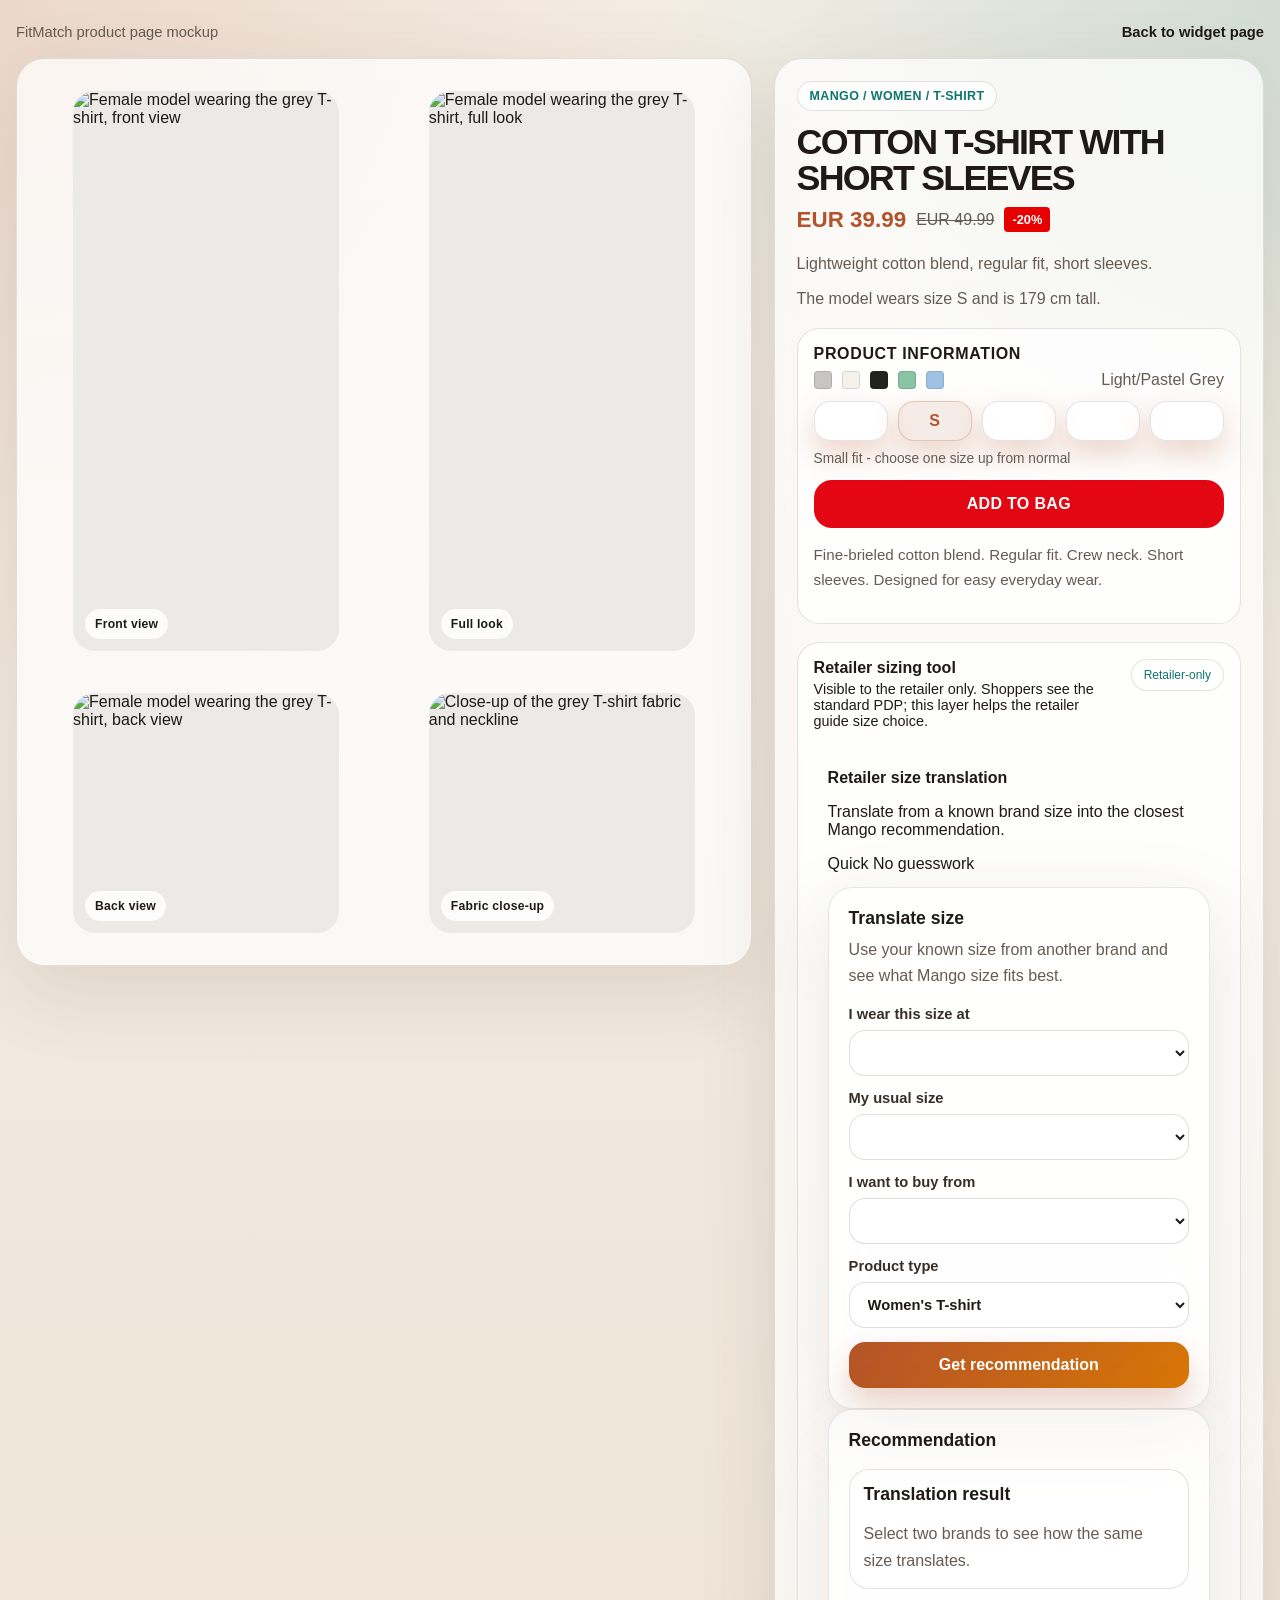
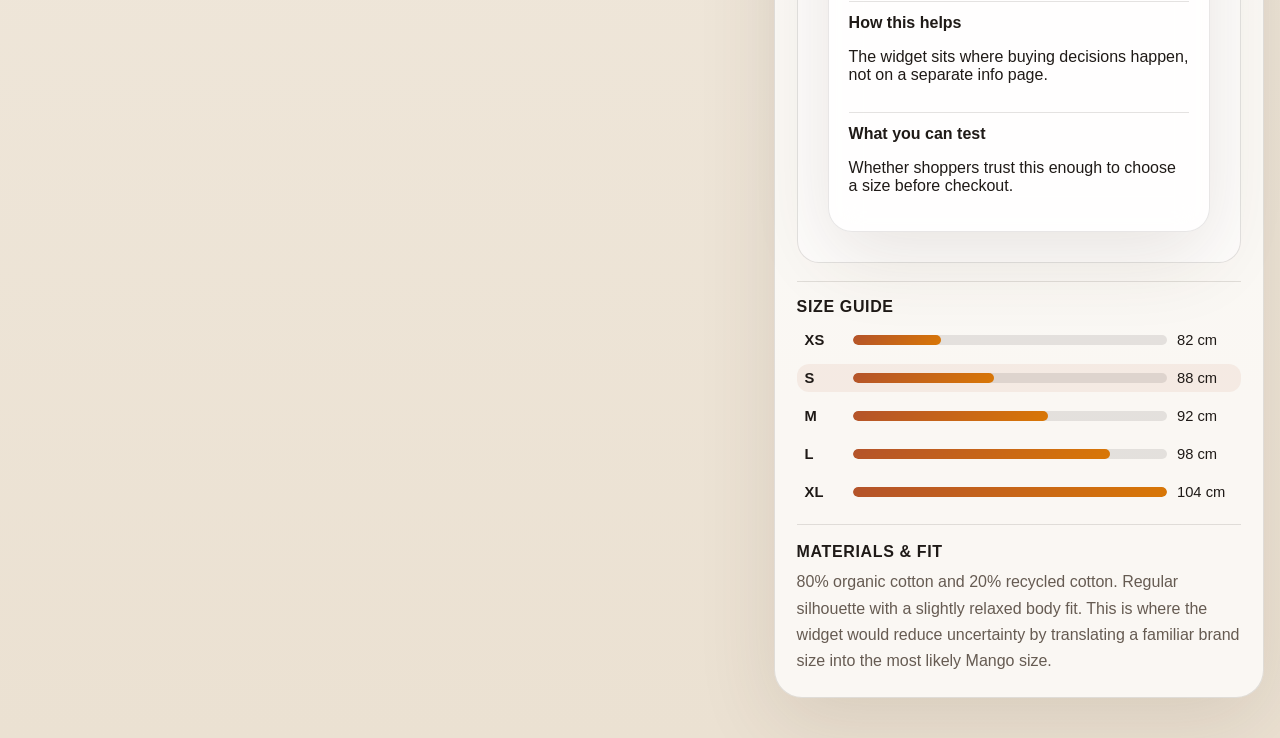
==== mockup.html @ 6385b553 "Refine mockup with clickable size pills and retailer-only widget" ====
<!doctype html>
<html lang="en">
<head>
  <meta charset="utf-8" />
  <meta name="viewport" content="width=device-width, initial-scale=1" />
  <title>FitMatch Mockup - Product Page</title>
  <meta name="description" content="A realistic product page mockup showing where the FitMatch widget sits inside a fashion shopping flow." />
  <link rel="stylesheet" href="./css/styles.css?v=20260419-3" />
  <script>
    window.FitMatchWidgetConfig = {
      sourceBrand: "zara",
      targetBrand: "mango",
      sourceSize: "S"
    };
  </script>
  <script src="./js/data.js?v=20260419-3" defer></script>
  <script src="./js/normalization.js?v=20260419-3" defer></script>
  <script src="./js/translator.js?v=20260419-3" defer></script>
  <script src="./js/app.js?v=20260419-3" defer></script>
  <style>
    .mockup-shell {
      width: min(1380px, calc(100% - 32px));
      margin: 0 auto;
      padding: 24px 0 40px;
    }

    .mockup-topbar {
      display: flex;
      justify-content: space-between;
      align-items: center;
      gap: 16px;
      margin-bottom: 18px;
      color: var(--muted);
      font-size: 0.92rem;
    }

    .mockup-topbar a {
      font-weight: 700;
      color: var(--text);
    }

    .pdp-layout {
      display: grid;
      grid-template-columns: 1.35fr 0.9fr;
      gap: 22px;
      align-items: start;
    }

    .gallery-card,
    .info-card {
      border-radius: 28px;
      background: rgba(255, 255, 255, 0.72);
      border: 1px solid rgba(36, 28, 22, 0.12);
      box-shadow: var(--shadow);
    }

    .gallery-card {
      padding: 16px;
    }

    .gallery-grid {
      display: grid;
      grid-template-columns: repeat(2, minmax(0, 1fr));
      gap: 10px;
    }

    .media {
      border-radius: 22px;
      overflow: hidden;
      position: relative;
      min-height: 320px;
      background: #eceae6;
    }

    .media.large {
      grid-column: span 1;
      min-height: 560px;
    }

    .media.tall {
      min-height: 560px;
    }

    .media.small {
      min-height: 240px;
    }

    .media img {
      width: 100%;
      height: 100%;
      object-fit: cover;
      display: block;
    }

    .media-label {
      position: absolute;
      left: 12px;
      bottom: 12px;
      padding: 8px 10px;
      border-radius: 999px;
      background: rgba(255, 255, 255, 0.86);
      font-size: 0.76rem;
      font-weight: 800;
      letter-spacing: 0.02em;
    }

    .info-card {
      padding: 22px;
      position: sticky;
      top: 18px;
    }

    .product-kicker {
      display: inline-flex;
      align-items: center;
      gap: 8px;
      padding: 7px 12px;
      border-radius: 999px;
      border: 1px solid rgba(36, 28, 22, 0.12);
      background: rgba(255, 255, 255, 0.6);
      color: var(--accent-2);
      font-size: 0.78rem;
      font-weight: 800;
      letter-spacing: 0.03em;
      text-transform: uppercase;
      margin-bottom: 14px;
    }

    .product-title {
      margin: 0 0 10px;
      font-size: clamp(1.8rem, 2.8vw, 2.8rem);
      line-height: 1;
      letter-spacing: -0.05em;
      text-transform: uppercase;
    }

    .price-row {
      display: flex;
      align-items: center;
      gap: 10px;
      flex-wrap: wrap;
      margin: 10px 0 18px;
    }

    .price-now {
      font-size: 1.4rem;
      font-weight: 800;
      color: var(--accent);
    }

    .price-old {
      color: var(--muted);
      text-decoration: line-through;
    }

    .badge-sale {
      padding: 5px 8px;
      border-radius: 4px;
      background: #e60000;
      color: #fff;
      font-size: 0.8rem;
      font-weight: 800;
    }

    .product-meta {
      display: grid;
      gap: 10px;
      margin-bottom: 16px;
      color: var(--muted);
      line-height: 1.6;
    }

    .product-info-block {
      margin: 12px 0 18px;
      padding: 16px;
      border-radius: 22px;
      border: 1px solid rgba(36, 28, 22, 0.12);
      background: rgba(255, 255, 255, 0.72);
    }

    .product-info-block h3 {
      margin: 0 0 8px;
      font-size: 1rem;
      text-transform: uppercase;
      letter-spacing: 0.04em;
    }

    .color-row {
      display: flex;
      align-items: center;
      justify-content: space-between;
      gap: 12px;
      flex-wrap: wrap;
      margin-bottom: 12px;
      color: var(--muted);
    }

    .swatches {
      display: flex;
      gap: 10px;
      align-items: center;
    }

    .swatch {
      width: 18px;
      height: 18px;
      border-radius: 4px;
      border: 1px solid rgba(0, 0, 0, 0.12);
    }

    .swatch.grey { background: #c8c6c2; }
    .swatch.offwhite { background: #f6f2eb; }
    .swatch.black { background: #222; }
    .swatch.green { background: #8ac3a3; }
    .swatch.blue { background: #9fc2e4; }

    .size-pills {
      display: grid;
      grid-template-columns: repeat(5, minmax(0, 1fr));
      gap: 10px;
      margin-top: 10px;
    }

    .size-pill {
      padding: 10px 8px;
      border-radius: 16px;
      border: 1px solid rgba(36, 28, 22, 0.12);
      background: rgba(255, 255, 255, 0.78);
      text-align: center;
      font-weight: 800;
      letter-spacing: 0.02em;
      cursor: pointer;
      user-select: none;
      transition: transform 0.15s ease, background 0.15s ease, border-color 0.15s ease;
    }

    .size-pill.active {
      background: rgba(180, 83, 42, 0.1);
      border-color: rgba(180, 83, 42, 0.26);
      color: var(--accent);
    }

    .size-pill:hover {
      transform: translateY(-1px);
    }

    .size-pill:focus-visible {
      outline: 3px solid rgba(15, 118, 110, 0.22);
      outline-offset: 2px;
    }

    .availability {
      margin-top: 10px;
      color: var(--muted);
      font-size: 0.86rem;
    }

    .product-cta {
      margin-top: 14px;
      display: block;
      width: 100%;
      text-align: center;
      padding: 15px 18px;
      border-radius: 18px;
      background: #e30613;
      color: #fff;
      font-weight: 900;
      letter-spacing: 0.02em;
      text-transform: uppercase;
    }

    .size-availability {
      margin-top: 12px;
      font-size: 0.88rem;
      color: var(--muted);
    }

    .details-text {
      margin-top: 14px;
      color: var(--muted);
      line-height: 1.65;
      font-size: 0.95rem;
    }

    .model-note {
      padding: 12px 14px;
      border-radius: 18px;
      background: rgba(15, 118, 110, 0.08);
      border: 1px solid rgba(15, 118, 110, 0.14);
      color: #2f4d49;
      font-weight: 600;
      margin-bottom: 18px;
    }

    .fit-widget-inline {
      padding: 16px;
      border-radius: 22px;
      border: 1px solid rgba(36, 28, 22, 0.12);
      background: rgba(255, 255, 255, 0.72);
      margin-bottom: 18px;
    }

    .fit-widget-inline .section-heading {
      margin-bottom: 10px;
    }

    .fit-widget-inline .section-heading h2 {
      font-size: 1rem;
      margin: 0;
    }

    .fit-widget-inline .section-heading p {
      margin: 4px 0 0;
      font-size: 0.9rem;
    }

    .fit-widget-inline .widget-shell {
      padding: 14px;
      border-radius: 22px;
    }

    .fit-widget-inline .widget-shell-top {
      margin-bottom: 14px;
    }

    .fit-widget-inline .widget-shell-top h3 {
      font-size: 1rem;
    }

    .fit-widget-inline .widget-summary {
      margin-top: 12px;
    }

    .size-guide {
      margin-top: 8px;
      border-top: 1px solid rgba(36, 28, 22, 0.12);
      padding-top: 16px;
    }

    .size-guide h3 {
      margin: 0 0 10px;
      font-size: 1rem;
      text-transform: uppercase;
      letter-spacing: 0.04em;
    }

    .size-bars {
      display: grid;
      gap: 10px;
    }

    .size-row {
      display: grid;
      grid-template-columns: 38px 1fr 56px;
      gap: 10px;
      align-items: center;
      font-size: 0.92rem;
      padding: 6px 8px;
      border-radius: 12px;
    }

    .size-row .track {
      height: 10px;
      border-radius: 999px;
      background: rgba(36, 28, 22, 0.1);
      overflow: hidden;
    }

    .size-row.active {
      background: rgba(180, 83, 42, 0.08);
    }

    .size-row .fill {
      height: 100%;
      border-radius: inherit;
      background: linear-gradient(135deg, var(--accent), #d97706);
    }

    .detail-block {
      margin-top: 18px;
      padding-top: 18px;
      border-top: 1px solid rgba(36, 28, 22, 0.12);
    }

    .detail-block h3 {
      margin: 0 0 8px;
      font-size: 1rem;
      text-transform: uppercase;
      letter-spacing: 0.04em;
    }

    .detail-block p {
      margin: 0;
      color: var(--muted);
      line-height: 1.65;
    }

    @media (max-width: 1100px) {
      .pdp-layout {
        grid-template-columns: 1fr;
      }

      .info-card {
        position: static;
      }
    }

    @media (max-width: 760px) {
      .gallery-grid {
        grid-template-columns: 1fr;
      }

      .media.large,
      .media.tall {
        min-height: 380px;
      }
    }
  </style>
</head>
<body>
  <main class="mockup-shell">
    <div class="mockup-topbar">
      <div>FitMatch product page mockup</div>
      <a href="./index.html?v=20260419-3#widget">Back to widget page</a>
    </div>

    <section class="pdp-layout">
      <div class="gallery-card">
        <div class="gallery-grid">
          <figure class="media large">
            <img src="https://media.mangooutlet.com/is/image/punto/77090593-94-002?wid=2048" alt="Female model wearing the grey T-shirt, front view" />
            <figcaption class="media-label">Front view</figcaption>
          </figure>
          <figure class="media tall">
            <img src="https://media.mangooutlet.com/is/image/punto/77090593-94-001?wid=2048" alt="Female model wearing the grey T-shirt, full look" />
            <figcaption class="media-label">Full look</figcaption>
          </figure>
          <figure class="media small">
            <img src="https://media.mangooutlet.com/is/image/punto/77090593-94-003?wid=2048" alt="Female model wearing the grey T-shirt, back view" />
            <figcaption class="media-label">Back view</figcaption>
          </figure>
          <figure class="media small">
            <img src="https://media.mangooutlet.com/is/image/punto/77090593-94-004?wid=2048" alt="Close-up of the grey T-shirt fabric and neckline" />
            <figcaption class="media-label">Fabric close-up</figcaption>
          </figure>
        </div>
      </div>

      <aside class="info-card">
        <div class="product-kicker">Mango / women / T-shirt</div>
        <h1 class="product-title">Cotton T-shirt with short sleeves</h1>
        <div class="price-row">
          <span class="price-now">EUR 39.99</span>
          <span class="price-old">EUR 49.99</span>
          <span class="badge-sale">-20%</span>
        </div>

        <div class="product-meta">
          <div>Lightweight cotton blend, regular fit, short sleeves.</div>
          <div>The model wears size S and is 179 cm tall.</div>
        </div>

        <div class="product-info-block">
          <h3>Product information</h3>
          <div class="color-row">
            <div class="swatches">
              <span class="swatch grey"></span>
              <span class="swatch offwhite"></span>
              <span class="swatch black"></span>
              <span class="swatch green"></span>
              <span class="swatch blue"></span>
            </div>
            <div>Light/Pastel Grey</div>
          </div>
          <div class="size-pills">
            <button class="size-pill" type="button" data-size="XS">XS</button>
            <button class="size-pill active" type="button" data-size="S" aria-pressed="true">S</button>
            <button class="size-pill" type="button" data-size="M">M</button>
            <button class="size-pill" type="button" data-size="L">L</button>
            <button class="size-pill" type="button" data-size="XL">XL</button>
          </div>
          <div class="availability" id="availabilityNote">Small fit - choose one size up from normal</div>
          <a class="product-cta" href="#widget">Add to bag</a>
          <p class="details-text">
            Fine-brieled cotton blend. Regular fit. Crew neck. Short sleeves. Designed for easy everyday wear.
          </p>
        </div>

        <div class="fit-widget-inline">
          <div class="section-heading">
            <div>
              <h2>Retailer sizing tool</h2>
              <p>Visible to the retailer only. Shoppers see the standard PDP; this layer helps the retailer guide size choice.</p>
            </div>
            <span class="badge">Retailer-only</span>
          </div>

          <div class="widget-shell">
            <div class="widget-shell-top">
              <div>
                <h3>Retailer size translation</h3>
                <p>Translate from a known brand size into the closest Mango recommendation.</p>
              </div>
              <div class="widget-chip-row">
                <span class="widget-chip">Quick</span>
                <span class="widget-chip">No guesswork</span>
              </div>
            </div>

            <div class="widget-grid">
              <article class="widget-form card">
                <div class="widget-header">
                  <h3>Translate size</h3>
                  <p>Use your known size from another brand and see what Mango size fits best.</p>
                </div>

                <form id="compareForm" class="form-grid">
                  <label>
                    I wear this size at
                    <select id="sourceBrand"></select>
                  </label>

                  <label>
                    My usual size
                    <select id="sourceSize"></select>
                  </label>

                  <label>
                    I want to buy from
                    <select id="targetBrand"></select>
                  </label>

                  <label>
                    Product type
                    <select id="productType">
                      <option value="tshirt">Women's T-shirt</option>
                    </select>
                  </label>

                  <button type="submit">Get recommendation</button>
                </form>
              </article>

              <article class="widget-result card">
                <h3>Recommendation</h3>
                <div id="translationResult" class="result-box">
                  <h3>Translation result</h3>
                  <p>Select two brands to see how the same size translates.</p>
                </div>
                <div class="widget-summary">
                  <div>
                    <strong>How this helps</strong>
                    <p>The widget sits where buying decisions happen, not on a separate info page.</p>
                  </div>
                  <div>
                    <strong>What you can test</strong>
                    <p>Whether shoppers trust this enough to choose a size before checkout.</p>
                  </div>
                </div>
              </article>
            </div>
          </div>
        </div>

        <div class="size-guide">
          <h3>Size guide</h3>
          <div class="size-bars">
            <div class="size-row" data-guide-size="XS"><strong>XS</strong><div class="track"><div class="fill" style="width:28%"></div></div><span>82 cm</span></div>
            <div class="size-row active" data-guide-size="S"><strong>S</strong><div class="track"><div class="fill" style="width:45%"></div></div><span>88 cm</span></div>
            <div class="size-row" data-guide-size="M"><strong>M</strong><div class="track"><div class="fill" style="width:62%"></div></div><span>92 cm</span></div>
            <div class="size-row" data-guide-size="L"><strong>L</strong><div class="track"><div class="fill" style="width:82%"></div></div><span>98 cm</span></div>
            <div class="size-row" data-guide-size="XL"><strong>XL</strong><div class="track"><div class="fill" style="width:100%"></div></div><span>104 cm</span></div>
          </div>
        </div>

        <div class="detail-block">
          <h3>Materials & fit</h3>
          <p>
            80% organic cotton and 20% recycled cotton. Regular silhouette with a slightly relaxed body fit.
            This is where the widget would reduce uncertainty by translating a familiar brand size into the most likely Mango size.
          </p>
        </div>
      </aside>
    </section>
  </main>

  <script>
    const sizeCopy = {
      XS: "Small fit - choose one size up from normal",
      S: "Small fit - choose one size up from normal",
      M: "True to size - regular fit",
      L: "Relaxed fit - choose your usual size",
      XL: "Roomy fit - if between sizes, choose the smaller one"
    };

    const sizeButtons = Array.from(document.querySelectorAll(".size-pill"));
    const sizeRows = Array.from(document.querySelectorAll(".size-row"));
    const availabilityNote = document.getElementById("availabilityNote");

    function setActiveSize(size) {
      sizeButtons.forEach((button) => {
        const isActive = button.dataset.size === size;
        button.classList.toggle("active", isActive);
        button.setAttribute("aria-pressed", String(isActive));
      });

      sizeRows.forEach((row) => {
        row.classList.toggle("active", row.dataset.guideSize === size);
      });

      availabilityNote.textContent = sizeCopy[size] || sizeCopy.S;
    }

    sizeButtons.forEach((button) => {
      button.addEventListener("click", () => setActiveSize(button.dataset.size));
    });
  </script>
</body>
</html>
---- css/styles.css ----
:root {
  --bg: #f5efe6;
  --bg-2: #ebe1d2;
  --card: rgba(255, 255, 255, 0.7);
  --card-border: rgba(36, 28, 22, 0.12);
  --text: #1f1a17;
  --muted: #665b52;
  --accent: #b4532a;
  --accent-2: #0f766e;
  --shadow: 0 24px 80px rgba(74, 47, 31, 0.12);
  --radius: 28px;
}

* {
  box-sizing: border-box;
}

html {
  scroll-behavior: smooth;
}

body {
  margin: 0;
  min-height: 100vh;
  color: var(--text);
  font-family: Inter, "Segoe UI", Arial, sans-serif;
  background:
    radial-gradient(circle at top left, rgba(180, 83, 42, 0.15), transparent 28%),
    radial-gradient(circle at top right, rgba(15, 118, 110, 0.15), transparent 24%),
    linear-gradient(180deg, var(--bg) 0%, var(--bg-2) 100%);
}

a {
  color: inherit;
  text-decoration: none;
}

.app-shell {
  width: min(1180px, calc(100% - 32px));
  margin: 0 auto;
  padding: 32px 0 48px;
}

.card {
  background: var(--card);
  border: 1px solid rgba(255, 255, 255, 0.6);
  backdrop-filter: blur(16px);
  box-shadow: var(--shadow);
  border-radius: var(--radius);
}

.hero {
  display: grid;
  grid-template-columns: 1.2fr 0.8fr;
  gap: 24px;
  padding: 34px;
}

.hero-copy h1,
.section-card h2 {
  margin: 0;
  letter-spacing: -0.05em;
}

.hero-copy h1 {
  font-size: clamp(2.4rem, 5vw, 4.8rem);
  line-height: 0.95;
  max-width: 12ch;
}

.eyebrow,
.badge {
  display: inline-flex;
  align-items: center;
  border-radius: 999px;
  border: 1px solid var(--card-border);
  background: rgba(255, 255, 255, 0.55);
}

.eyebrow {
  padding: 8px 14px;
  font-size: 13px;
  color: var(--muted);
  margin-bottom: 18px;
}

.lead,
.section-card p,
.hero-panel li,
.hero-panel .note,
.result-box p,
.micro-status,
.architecture p,
.bullet-list {
  color: var(--muted);
  line-height: 1.65;
}

.lead {
  margin: 18px 0 0;
  max-width: 62ch;
  font-size: 1.05rem;
}

.hero-actions {
  display: flex;
  flex-wrap: wrap;
  gap: 12px;
  margin-top: 24px;
}

.primary-link,
.secondary-link,
button {
  border-radius: 16px;
  padding: 14px 18px;
  font: inherit;
  font-weight: 700;
}

.primary-link,
.secondary-link {
  display: inline-flex;
  align-items: center;
  justify-content: center;
}

.primary-link {
  color: #fff;
  background: linear-gradient(135deg, var(--accent), #d97706);
  box-shadow: 0 14px 30px rgba(180, 83, 42, 0.28);
}

.secondary-link {
  border: 1px solid var(--card-border);
  background: rgba(255, 255, 255, 0.6);
}

.hero-panel {
  padding: 26px;
  display: flex;
  flex-direction: column;
  justify-content: space-between;
  gap: 18px;
  color: #fff;
  border-radius: calc(var(--radius) - 4px);
  background:
    linear-gradient(180deg, rgba(31, 26, 23, 0.92), rgba(31, 26, 23, 0.8)),
    url("https://images.unsplash.com/photo-1483985988355-763728e1935b?auto=format&fit=crop&w=1200&q=80") center/cover;
}

.hero-panel h2 {
  margin: 0 0 10px;
}

.hero-panel ul {
  margin: 0;
  padding-left: 18px;
}

.hero-panel li {
  color: rgba(255, 255, 255, 0.9);
}

.hero-panel .note {
  color: rgba(255, 255, 255, 0.86);
  margin: 0;
}

.grid {
  display: grid;
  gap: 24px;
  margin-top: 24px;
}

.two-up {
  grid-template-columns: repeat(2, minmax(0, 1fr));
}

.section-card {
  padding: 24px;
}

.widget-card {
  background:
    radial-gradient(circle at top left, rgba(180, 83, 42, 0.08), transparent 22%),
    rgba(255, 255, 255, 0.78);
}

.section-heading {
  display: flex;
  align-items: flex-start;
  justify-content: space-between;
  gap: 16px;
  margin-bottom: 14px;
}

.section-card h2 {
  font-size: 1.25rem;
}

.badge {
  padding: 8px 12px;
  font-size: 12px;
  color: var(--accent-2);
  white-space: nowrap;
}

.bullet-list {
  display: grid;
  gap: 10px;
  margin-top: 16px;
}

.bullet-list strong {
  color: var(--text);
}

.architecture {
  display: grid;
  gap: 12px;
}

.architecture > div,
.brand-card,
.result-box,
.feedback-box {
  border: 1px solid var(--card-border);
  border-radius: 20px;
  background: rgba(255, 255, 255, 0.52);
  padding: 14px;
}

.architecture span {
  display: inline-flex;
  margin-bottom: 6px;
  font-size: 0.8rem;
  font-weight: 700;
  letter-spacing: 0.04em;
  text-transform: uppercase;
  color: var(--accent-2);
}

.brand-grid {
  display: grid;
  grid-template-columns: repeat(3, minmax(0, 1fr));
  gap: 12px;
}

.brand-card h3,
.result-box h3 {
  margin: 0 0 8px;
  font-size: 1rem;
}

.brand-card ul {
  margin: 10px 0 0;
  padding-left: 18px;
}

.form-grid,
.feedback-box {
  display: grid;
  gap: 14px;
}

.widget-grid {
  gap: 18px;
  margin-top: 4px;
}

.widget-form,
.widget-result {
  padding: 20px;
  border-radius: 24px;
  background: rgba(255, 255, 255, 0.6);
  border: 1px solid rgba(36, 28, 22, 0.1);
}

.widget-header h3,
.widget-result h3 {
  margin: 0 0 8px;
  font-size: 1.1rem;
}

.widget-header p {
  margin: 0 0 18px;
  color: var(--muted);
  line-height: 1.6;
}

.widget-summary {
  display: grid;
  gap: 12px;
  margin-top: 16px;
}

.widget-summary > div {
  padding-top: 12px;
  border-top: 1px solid rgba(36, 28, 22, 0.12);
}

.widget-summary strong {
  display: block;
  margin-bottom: 4px;
}

label {
  display: grid;
  gap: 8px;
  font-size: 0.92rem;
  font-weight: 600;
  color: #372e28;
}

select,
textarea {
  width: 100%;
  border: 1px solid rgba(31, 26, 23, 0.14);
  border-radius: 16px;
  padding: 13px 14px;
  font: inherit;
  background: rgba(255, 255, 255, 0.82);
  color: var(--text);
  outline: none;
}

select:focus,
textarea:focus {
  border-color: rgba(180, 83, 42, 0.45);
}

button {
  border: 0;
  cursor: pointer;
  background: linear-gradient(135deg, var(--accent), #d97706);
  color: #fff;
  box-shadow: 0 14px 30px rgba(180, 83, 42, 0.24);
}

.result-box {
  margin-top: 18px;
}

.result-box p:last-child {
  margin-bottom: 0;
}

.micro-status {
  margin-top: 12px;
  font-size: 0.92rem;
}

@media (max-width: 920px) {
  .hero,
  .two-up,
  .brand-grid {
    grid-template-columns: 1fr;
  }

  .hero,
  .section-card {
    padding: 22px;
  }

  .section-heading {
    flex-direction: column;
  }

  .hero-copy h1 {
    max-width: none;
  }

  .widget-form,
  .widget-result {
    padding: 18px;
  }
}
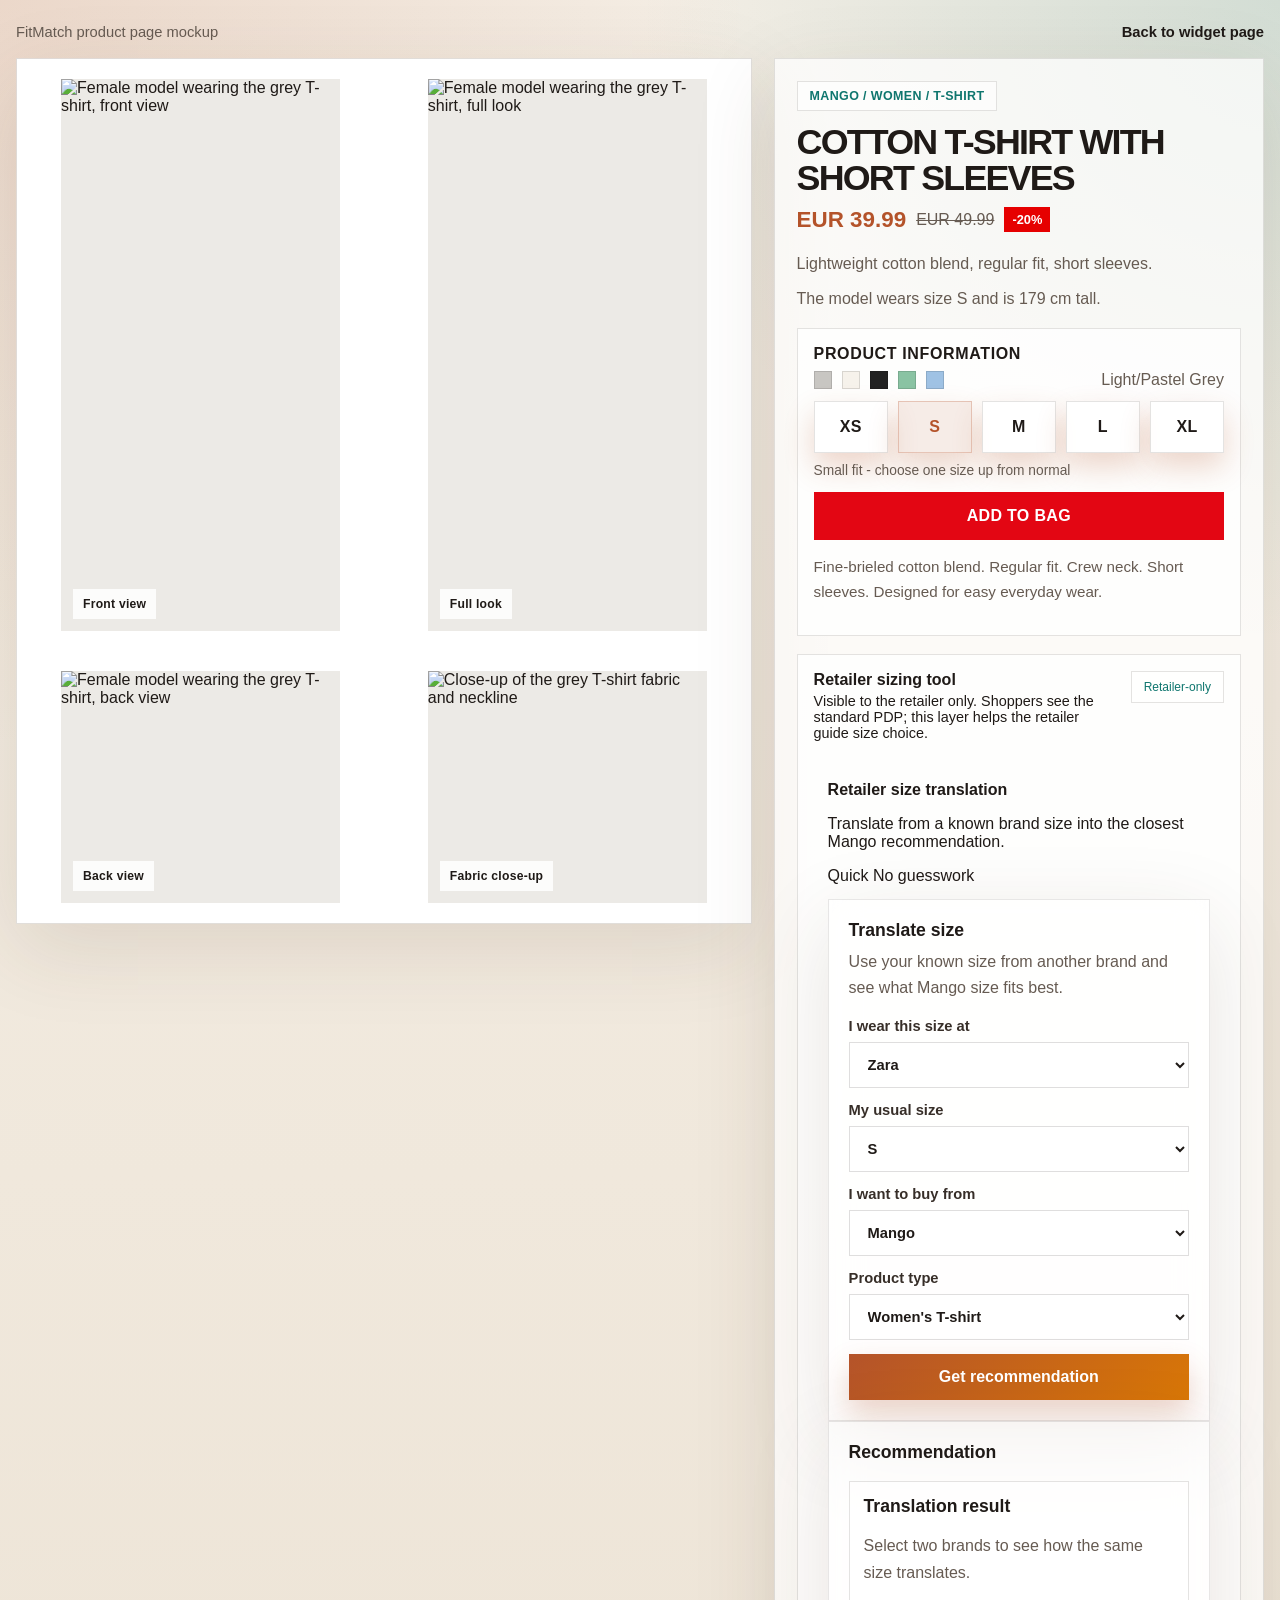
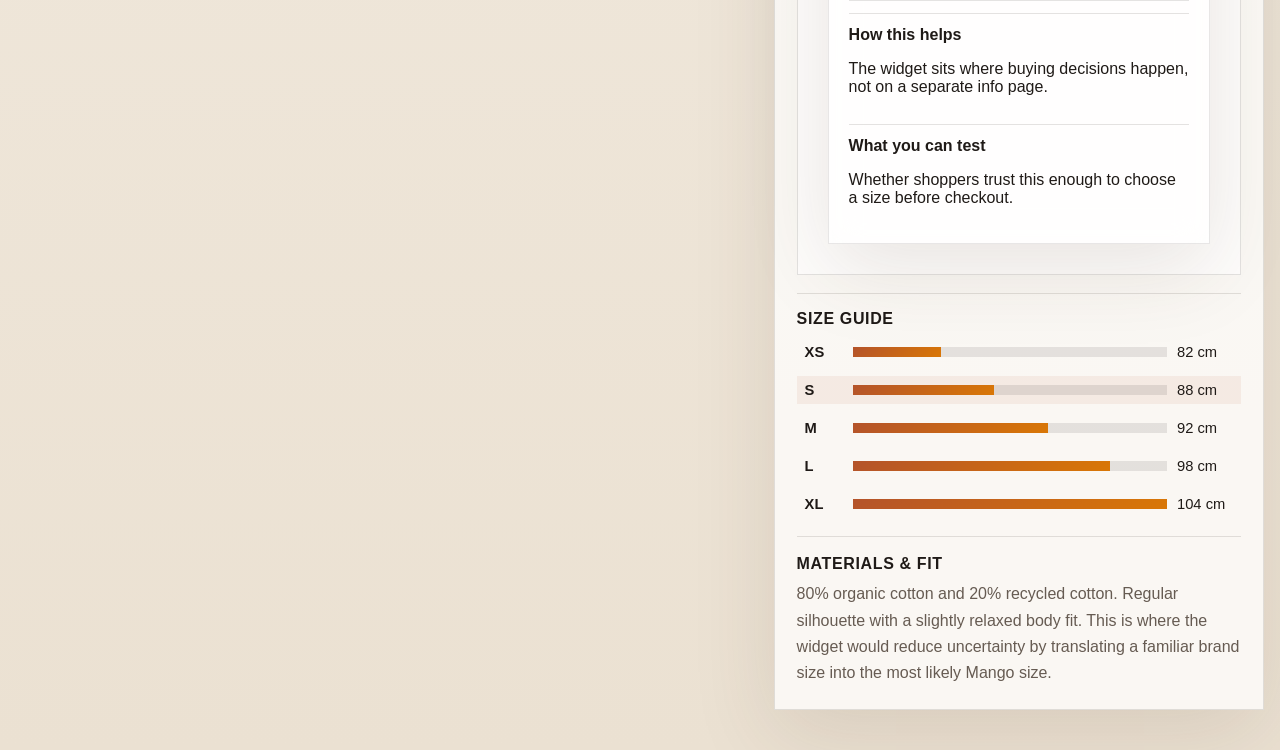
==== commit 3ed47c79: "Fix gallery spacing and restore widget label visibility" ====
--- a/mockup.html
+++ b/mockup.html
@@ -5,7 +5,7 @@
   <meta name="viewport" content="width=device-width, initial-scale=1" />
   <title>FitMatch Mockup - Product Page</title>
   <meta name="description" content="A realistic product page mockup showing where the FitMatch widget sits inside a fashion shopping flow." />
-  <link rel="stylesheet" href="./css/styles.css?v=20260419-3" />
+  <link rel="stylesheet" href="./css/styles.css?v=20260419-5" />
   <script>
     window.FitMatchWidgetConfig = {
       sourceBrand: "zara",
@@ -13,10 +13,10 @@
       sourceSize: "S"
     };
   </script>
-  <script src="./js/data.js?v=20260419-3" defer></script>
-  <script src="./js/normalization.js?v=20260419-3" defer></script>
-  <script src="./js/translator.js?v=20260419-3" defer></script>
-  <script src="./js/app.js?v=20260419-3" defer></script>
+  <script src="./js/data.js?v=20260419-5" defer></script>
+  <script src="./js/normalization.js?v=20260419-5" defer></script>
+  <script src="./js/translator.js?v=20260419-5" defer></script>
+  <script src="./js/app.js?v=20260419-5" defer></script>
   <style>
     .mockup-shell {
       width: min(1380px, calc(100% - 32px));
@@ -61,15 +61,16 @@
     .gallery-grid {
       display: grid;
       grid-template-columns: repeat(2, minmax(0, 1fr));
-      gap: 10px;
+      gap: 0;
+      background: #fff;
     }
 
     .media {
-      border-radius: 22px;
       overflow: hidden;
       position: relative;
       min-height: 320px;
       background: #eceae6;
+      border: 4px solid #fff;
     }
 
     .media.large {
@@ -97,7 +98,6 @@
       left: 12px;
       bottom: 12px;
       padding: 8px 10px;
-      border-radius: 999px;
       background: rgba(255, 255, 255, 0.86);
       font-size: 0.76rem;
       font-weight: 800;
@@ -115,7 +115,6 @@
       align-items: center;
       gap: 8px;
       padding: 7px 12px;
-      border-radius: 999px;
       border: 1px solid rgba(36, 28, 22, 0.12);
       background: rgba(255, 255, 255, 0.6);
       color: var(--accent-2);
@@ -155,7 +154,6 @@
 
     .badge-sale {
       padding: 5px 8px;
-      border-radius: 4px;
       background: #e60000;
       color: #fff;
       font-size: 0.8rem;
@@ -173,7 +171,6 @@
     .product-info-block {
       margin: 12px 0 18px;
       padding: 16px;
-      border-radius: 22px;
       border: 1px solid rgba(36, 28, 22, 0.12);
       background: rgba(255, 255, 255, 0.72);
     }
@@ -204,7 +201,6 @@
     .swatch {
       width: 18px;
       height: 18px;
-      border-radius: 4px;
       border: 1px solid rgba(0, 0, 0, 0.12);
     }
 
@@ -223,7 +219,6 @@
 
     .size-pill {
       padding: 10px 8px;
-      border-radius: 16px;
       border: 1px solid rgba(36, 28, 22, 0.12);
       background: rgba(255, 255, 255, 0.78);
       text-align: center;
@@ -232,6 +227,11 @@
       cursor: pointer;
       user-select: none;
       transition: transform 0.15s ease, background 0.15s ease, border-color 0.15s ease;
+      color: #1f1a17;
+      min-height: 52px;
+      display: grid;
+      place-items: center;
+      font-size: 1rem;
     }
 
     .size-pill.active {
@@ -261,7 +261,6 @@
       width: 100%;
       text-align: center;
       padding: 15px 18px;
-      border-radius: 18px;
       background: #e30613;
       color: #fff;
       font-weight: 900;
@@ -284,7 +283,6 @@
 
     .model-note {
       padding: 12px 14px;
-      border-radius: 18px;
       background: rgba(15, 118, 110, 0.08);
       border: 1px solid rgba(15, 118, 110, 0.14);
       color: #2f4d49;
@@ -294,7 +292,6 @@
 
     .fit-widget-inline {
       padding: 16px;
-      border-radius: 22px;
       border: 1px solid rgba(36, 28, 22, 0.12);
       background: rgba(255, 255, 255, 0.72);
       margin-bottom: 18px;
@@ -316,7 +313,6 @@
 
     .fit-widget-inline .widget-shell {
       padding: 14px;
-      border-radius: 22px;
     }
 
     .fit-widget-inline .widget-shell-top {
@@ -356,12 +352,10 @@
       align-items: center;
       font-size: 0.92rem;
       padding: 6px 8px;
-      border-radius: 12px;
     }
 
     .size-row .track {
       height: 10px;
-      border-radius: 999px;
       background: rgba(36, 28, 22, 0.1);
       overflow: hidden;
     }
@@ -421,7 +415,7 @@
   <main class="mockup-shell">
     <div class="mockup-topbar">
       <div>FitMatch product page mockup</div>
-      <a href="./index.html?v=20260419-3#widget">Back to widget page</a>
+      <a href="./index.html?v=20260419-5#widget">Back to widget page</a>
     </div>
 
     <section class="pdp-layout">
@@ -460,7 +454,7 @@
           <div>The model wears size S and is 179 cm tall.</div>
         </div>
 
-        <div class="product-info-block">
+      <div class="product-info-block">
           <h3>Product information</h3>
           <div class="color-row">
             <div class="swatches">
@@ -517,17 +511,33 @@
                 <form id="compareForm" class="form-grid">
                   <label>
                     I wear this size at
-                    <select id="sourceBrand"></select>
+                    <select id="sourceBrand">
+                      <option value="zara">Zara</option>
+                      <option value="mango">Mango</option>
+                      <option value="uniqlo">Uniqlo</option>
+                      <option value="cos">COS</option>
+                    </select>
                   </label>
 
                   <label>
                     My usual size
-                    <select id="sourceSize"></select>
+                    <select id="sourceSize">
+                      <option value="XS">XS</option>
+                      <option value="S" selected>S</option>
+                      <option value="M">M</option>
+                      <option value="L">L</option>
+                      <option value="XL">XL</option>
+                    </select>
                   </label>
 
                   <label>
                     I want to buy from
-                    <select id="targetBrand"></select>
+                    <select id="targetBrand">
+                      <option value="mango">Mango</option>
+                      <option value="zara">Zara</option>
+                      <option value="uniqlo">Uniqlo</option>
+                      <option value="cos">COS</option>
+                    </select>
                   </label>
 
                   <label>
@@ -615,5 +625,19 @@
       button.addEventListener("click", () => setActiveSize(button.dataset.size));
     });
   </script>
+
+  <style>
+    .mockup-shell * {
+      border-radius: 0 !important;
+    }
+
+    .gallery-card {
+      padding: 0 !important;
+    }
+
+    .gallery-grid {
+      gap: 0 !important;
+    }
+  </style>
 </body>
 </html>
